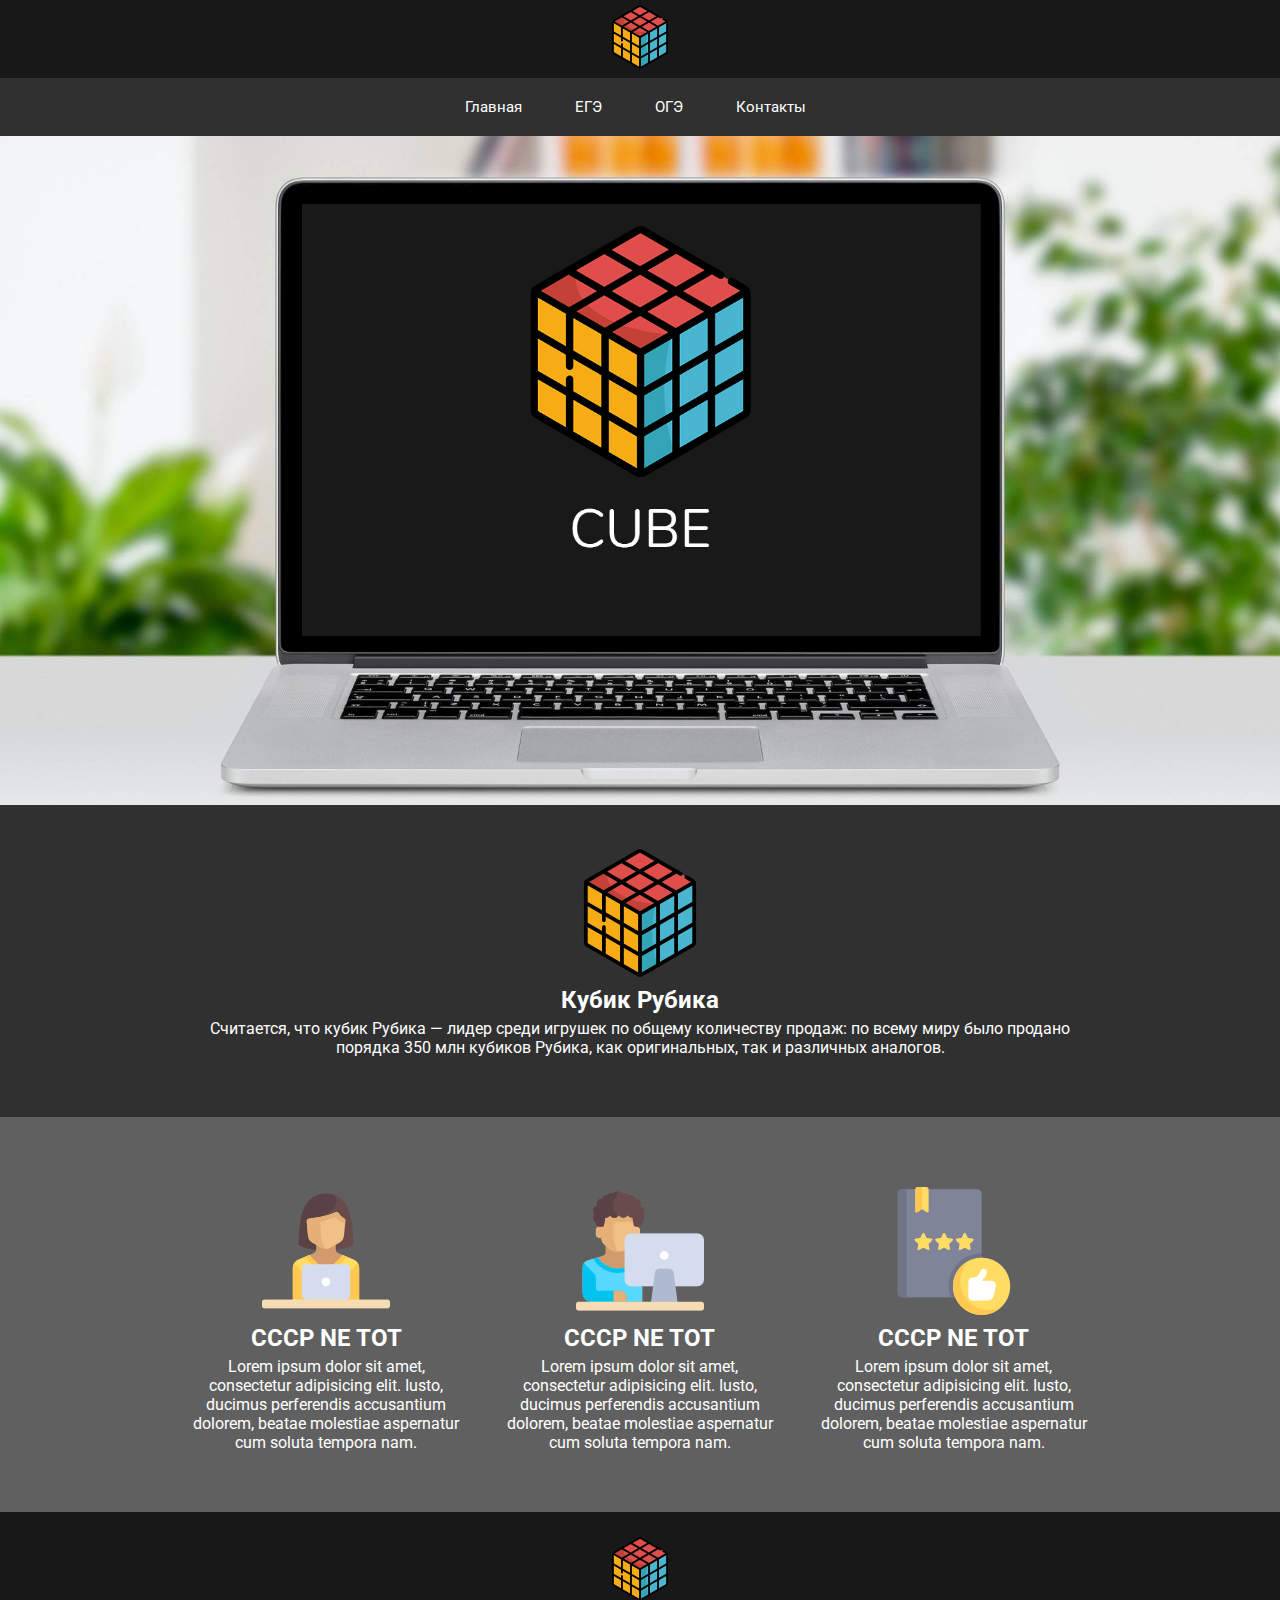
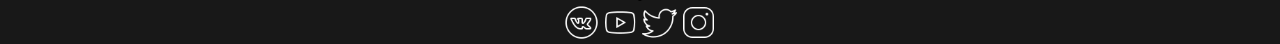
==== index.html @ 8f92897d "v0.6" ====
<!DOCTYPE html>
<html lang="en">
<head>
  <meta charset="UTF-8">
  <link rel="shortcut icon" href="img/rubikicon.png" type="image/png">
  <link rel="stylesheet" href="css/style.css">
  <link href="https://fonts.googleapis.com/css?family=Roboto:400,500,700&amp;subset=cyrillic" rel="stylesheet">
  <title>SITEGROUND</title>
</head>
<body>
  <header>
    <div class="logo">
      <a href="index.html"><img src="img/rubikm.png" alt="logo" class="menulogo"></a>
    </div>
    <nav>
      <div class="navmenu" id="mynavmenu">
        <a href="index.html">Главная</a>
        <a href="ege.html">ЕГЭ</a>
        <a href="oge.html">ОГЭ</a>
        <a href="contacts.html">Контакты</a>
        <a id="menu" href="#" class="icon"><img src="img/menu.png" alt=""></a>
      </div>
    </nav>
  </header>
  <main>
    <img src="img/backgroundimg.jpg" alt="IMAGE" class="mw-100">
    <div class="advnc_container1">
       <div class="advnc1">
         <div class="advnc_item1">
           <img src="img/rubik.png" alt="">
           <h2>Кубик Рубика</h2>
           <p>Считается, что кубик Рубика — лидер среди игрушек по общему количеству продаж: по всему миру было продано порядка 350 млн кубиков Рубика, как оригинальных, так и различных аналогов.</p>
         </div>
       </div>
    </div>
    <div class="advnc_container">
       <div class="advnc">
         <div class="advnc_item">
           <img src="img/student.png" alt="">
           <h2>CCCP NE TOT</h2>
           <p>Lorem ipsum dolor sit amet, consectetur adipisicing elit. Iusto, ducimus perferendis accusantium dolorem,
             beatae molestiae aspernatur cum soluta tempora nam.</p>
         </div>
         <div class="advnc_item">
           <img src="img/studentpc.png" alt="">
           <h2>CCCP NE TOT</h2>
           <p>Lorem ipsum dolor sit amet, consectetur adipisicing elit. Iusto, ducimus perferendis accusantium dolorem,
             beatae molestiae aspernatur cum soluta tempora nam.</p>
         </div>
         <div class="advnc_item">
           <img src="img/book.png" alt="">
           <h2>CCCP NE TOT</h2>
           <p>Lorem ipsum dolor sit amet, consectetur adipisicing elit. Iusto, ducimus perferendis accusantium dolorem,
             beatae molestiae aspernatur cum soluta tempora nam.</p>
         </div>
       </div>
    </div>
  </main>
  <footer>
    <div class="footerlogo">
      <a href="#"><img src="img/rubikm.png" alt=""></a>
    </div>
    <div class="social">
      <a href=""><img src="img/vk.png" alt=""></a>
      <a href=""><img src="img/yt.png" alt=""></a>
      <a href=""><img src="img/twitter.png" alt=""></a>
      <a href=""><img src="img/insta.png" alt=""></a>
    </div>
  </footer>
  <script src="js/script.js"></script>
</body>
</html>
---- css/style.css ----
*{
  padding: 0;
  margin: 0;
}
a{
  text-decoration: none;
}
li{
  text-decoration: none;
  list-style: none;
}
body{
  font-family: 'Roboto', sans-serif;
  color: white;
  background-color: #303030;
}
.logo{
  background: #181818;
  width: 100%;
  display: flex;
  justify-content: center;
}
.menulogo{
  padding: 5px 0px;
  max-width: 100%;
  box-sizing: border-box;
}
nav{
  margin: auto;
  width: 400px;
  height: 38px;
}
.navmenu{
  border-color: white;
  font-size: 14px;
  margin-top: 20px;
}
.navmenu a{
  color: white;
  text-align: center;
  padding: 14px 25px;
  font-size: 15px;
}
.navmenu a:hover{
  border-top: 2px solid #fff;
  border-bottom: 2px solid #fff;
}
.navmenu .icon{
  display: none;
}
.mw-100{
  max-width: 100%;
}
.advnc_container{
  padding-bottom: 60px;
  display: flex;
  justify-content: center;
  background-color: #606060;
}
.advnc{
  padding-top: 40px;
  width: 70%;
  display: flex;
  justify-content: space-between;
  text-align: center;
  flex-wrap: wrap;
}
.advnc_item{
  padding-top: 30px;
  width: 30%;
}
.advnc_container1{
  display: flex;
  justify-content: center;
  margin-bottom: 60px;
}
.advnc1{
  padding-top: 40px;
  width: 70%;
  display: flex;
  justify-content: space-between;
  text-align: center;
  flex-wrap: wrap;
  flex-direction: column;
}
.advnc_item1{
  width: 100%;
}
h2{
  margin: 5px 0px;
}
footer{
  width: 100%;
  height: auto;
  background: #181818;
  margin: 0 auto;
  text-align: center;
  padding-top: 25px;
}
.social a img{
  width: 35px;
  height: 35px;
}
@media screen and (max-width: 768px) {
.navmenu a:not(:first-child){
  display: none;
  }
  .navmenu a:hover{
    border-bottom: none;
    border-top: none;
    background: #838487;
  }
  .navmenu a.icon{
    float: right;
     margin-top: -15px;
    display: block;
    color: black;
  }
  nav{
    width: 100%;
    height: 100px;
  }
  .navmenu.responsive{
    position: relative;
  }
  .navmenu.responsive a.icon{
    position: absolute;
    right: 0;
    top: 0;
  }
  .navmenu.responsive a {
    float: none;
    display: block;
    text-align: left;
  }
  .mw-100{
    margin-top: 80px;
  }
  .advnc_item{
    width: 45%;
  }
}
@media screen and (max-width: 420px) {
  .advnc{
    flex-direction: column;
  }
  .advnc_item{
    width: 100%;
  }
}
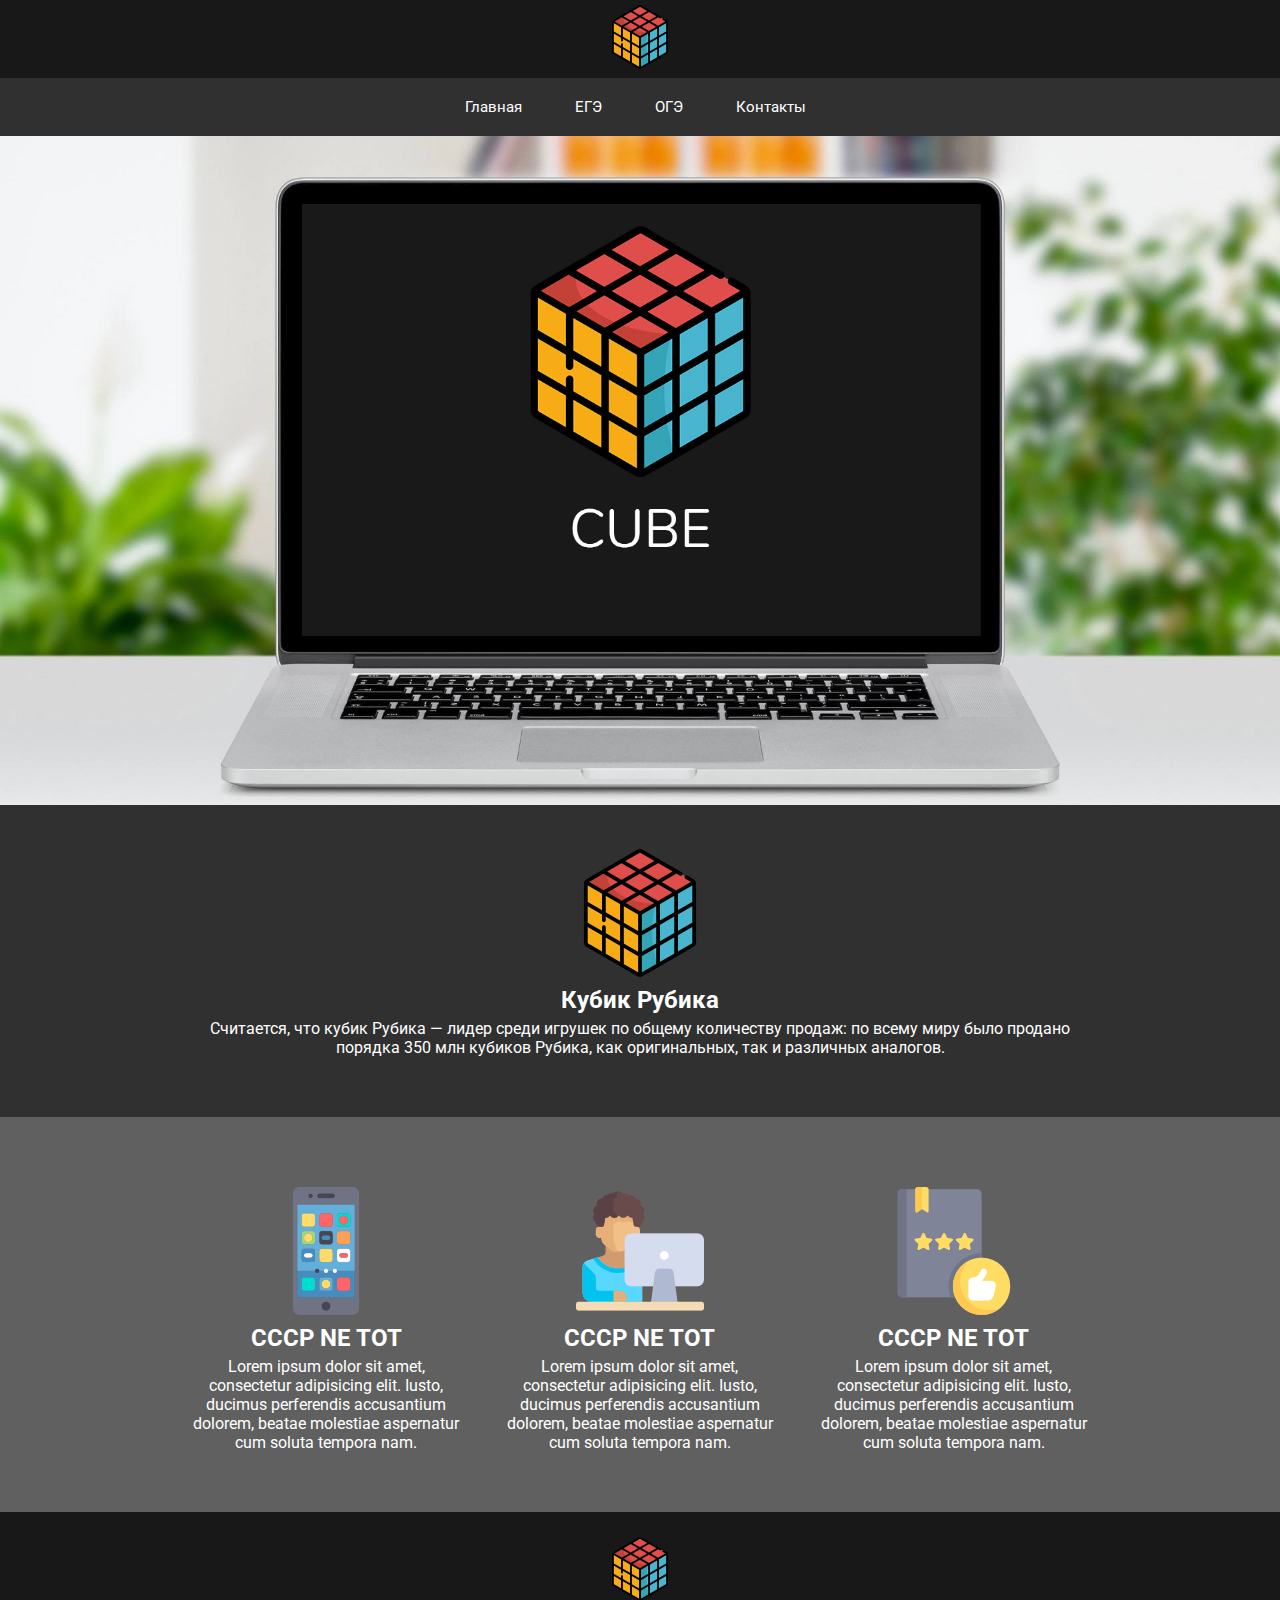
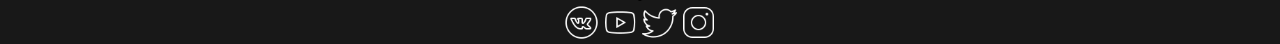
==== commit 2aa6736a: "v0.8" ====
--- a/index.html
+++ b/index.html
@@ -36,7 +36,7 @@
     <div class="advnc_container">
        <div class="advnc">
          <div class="advnc_item">
-           <img src="img/student.png" alt="">
+           <img src="img/smartphone.png" alt="">
            <h2>CCCP NE TOT</h2>
            <p>Lorem ipsum dolor sit amet, consectetur adipisicing elit. Iusto, ducimus perferendis accusantium dolorem,
              beatae molestiae aspernatur cum soluta tempora nam.</p>
--- a/css/style.css
+++ b/css/style.css
@@ -101,7 +101,7 @@
   width: 35px;
   height: 35px;
 }
-@media screen and (max-width: 768px) {
+@media screen and (max-device-width: 768px) {
 .navmenu a:not(:first-child){
   display: none;
   }
@@ -140,7 +140,7 @@
     width: 45%;
   }
 }
-@media screen and (max-width: 420px) {
+@media screen and (max-device-width: 420px) {
   .advnc{
     flex-direction: column;
   }
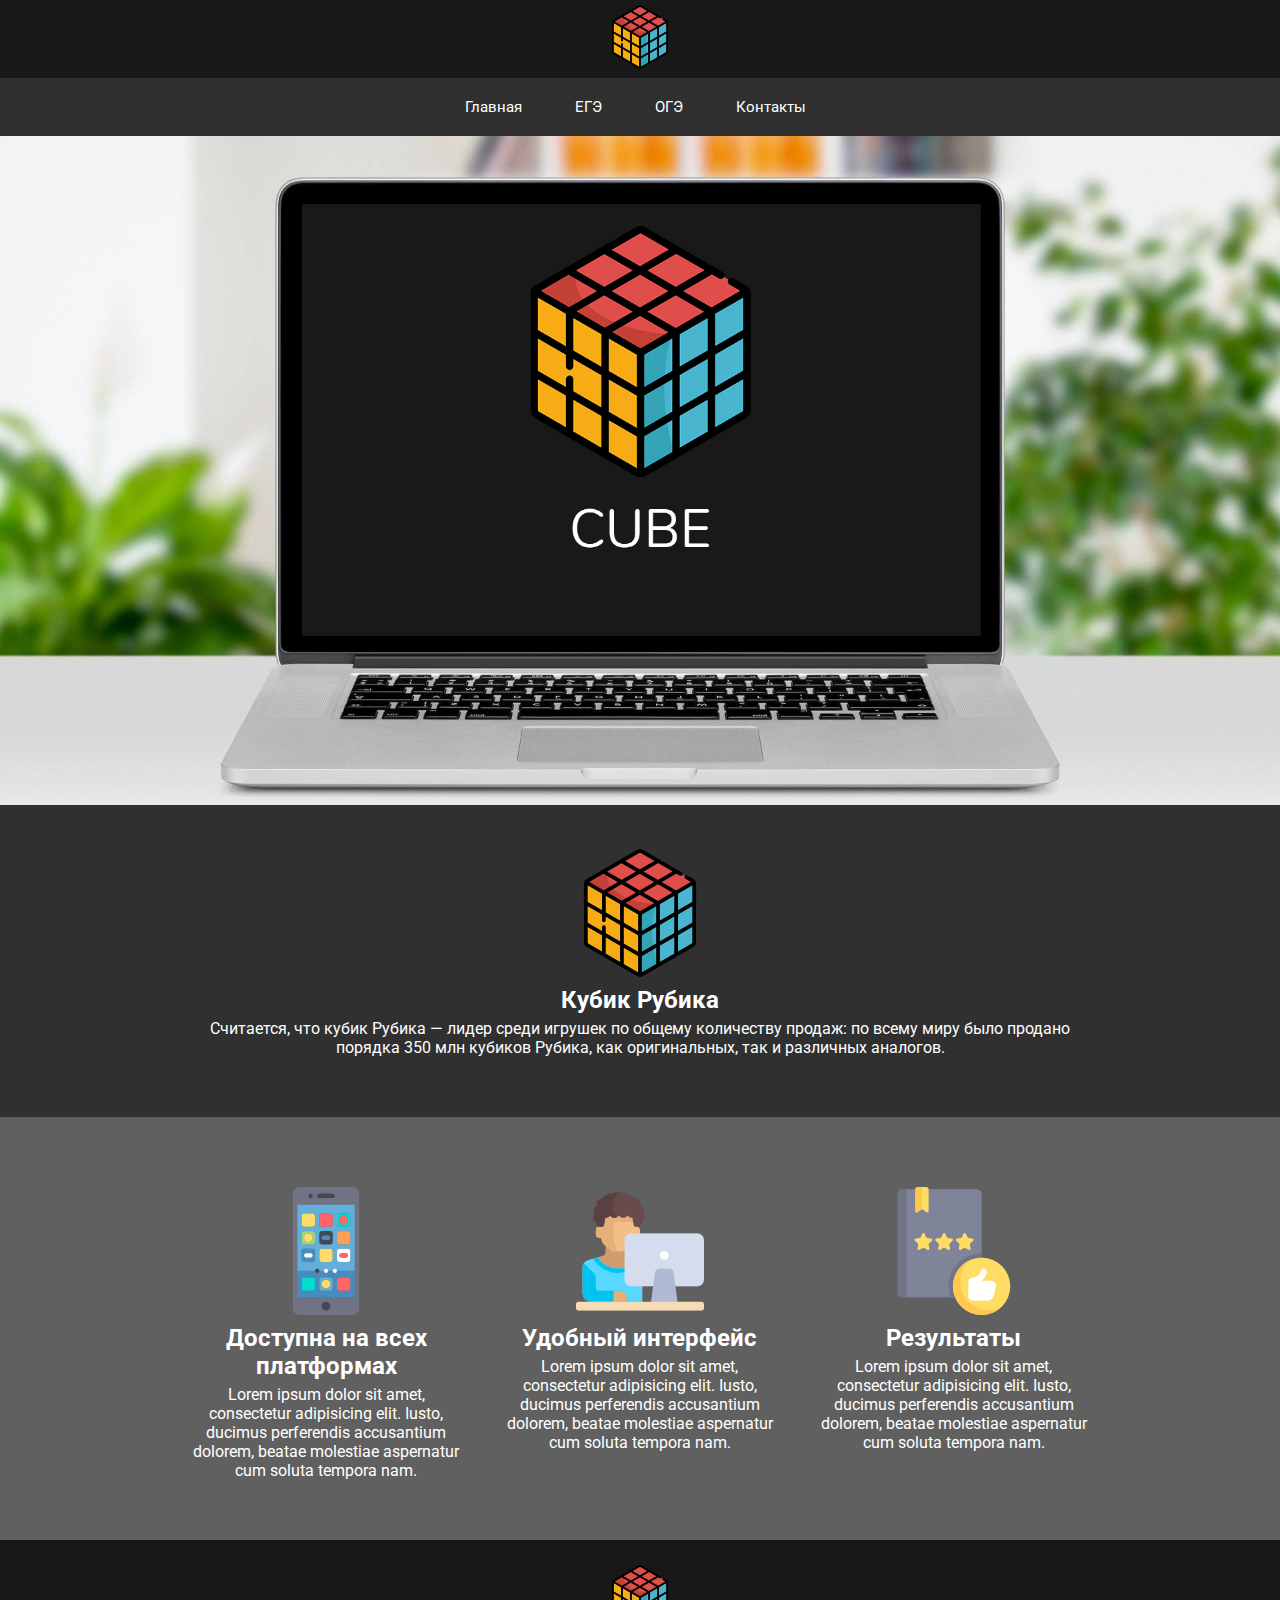
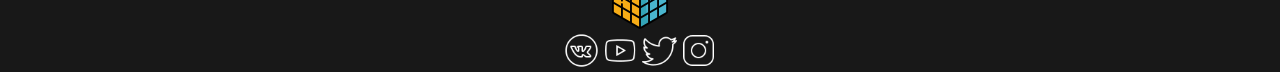
==== commit 7e71deec: "v0.9" ====
--- a/index.html
+++ b/index.html
@@ -37,19 +37,19 @@
        <div class="advnc">
          <div class="advnc_item">
            <img src="img/smartphone.png" alt="">
-           <h2>CCCP NE TOT</h2>
+           <h2>Доступна на всех платформах</h2>
            <p>Lorem ipsum dolor sit amet, consectetur adipisicing elit. Iusto, ducimus perferendis accusantium dolorem,
              beatae molestiae aspernatur cum soluta tempora nam.</p>
          </div>
          <div class="advnc_item">
            <img src="img/studentpc.png" alt="">
-           <h2>CCCP NE TOT</h2>
+           <h2>Удобный интерфейс</h2>
            <p>Lorem ipsum dolor sit amet, consectetur adipisicing elit. Iusto, ducimus perferendis accusantium dolorem,
              beatae molestiae aspernatur cum soluta tempora nam.</p>
          </div>
          <div class="advnc_item">
            <img src="img/book.png" alt="">
-           <h2>CCCP NE TOT</h2>
+           <h2>Результаты</h2>
            <p>Lorem ipsum dolor sit amet, consectetur adipisicing elit. Iusto, ducimus perferendis accusantium dolorem,
              beatae molestiae aspernatur cum soluta tempora nam.</p>
          </div>
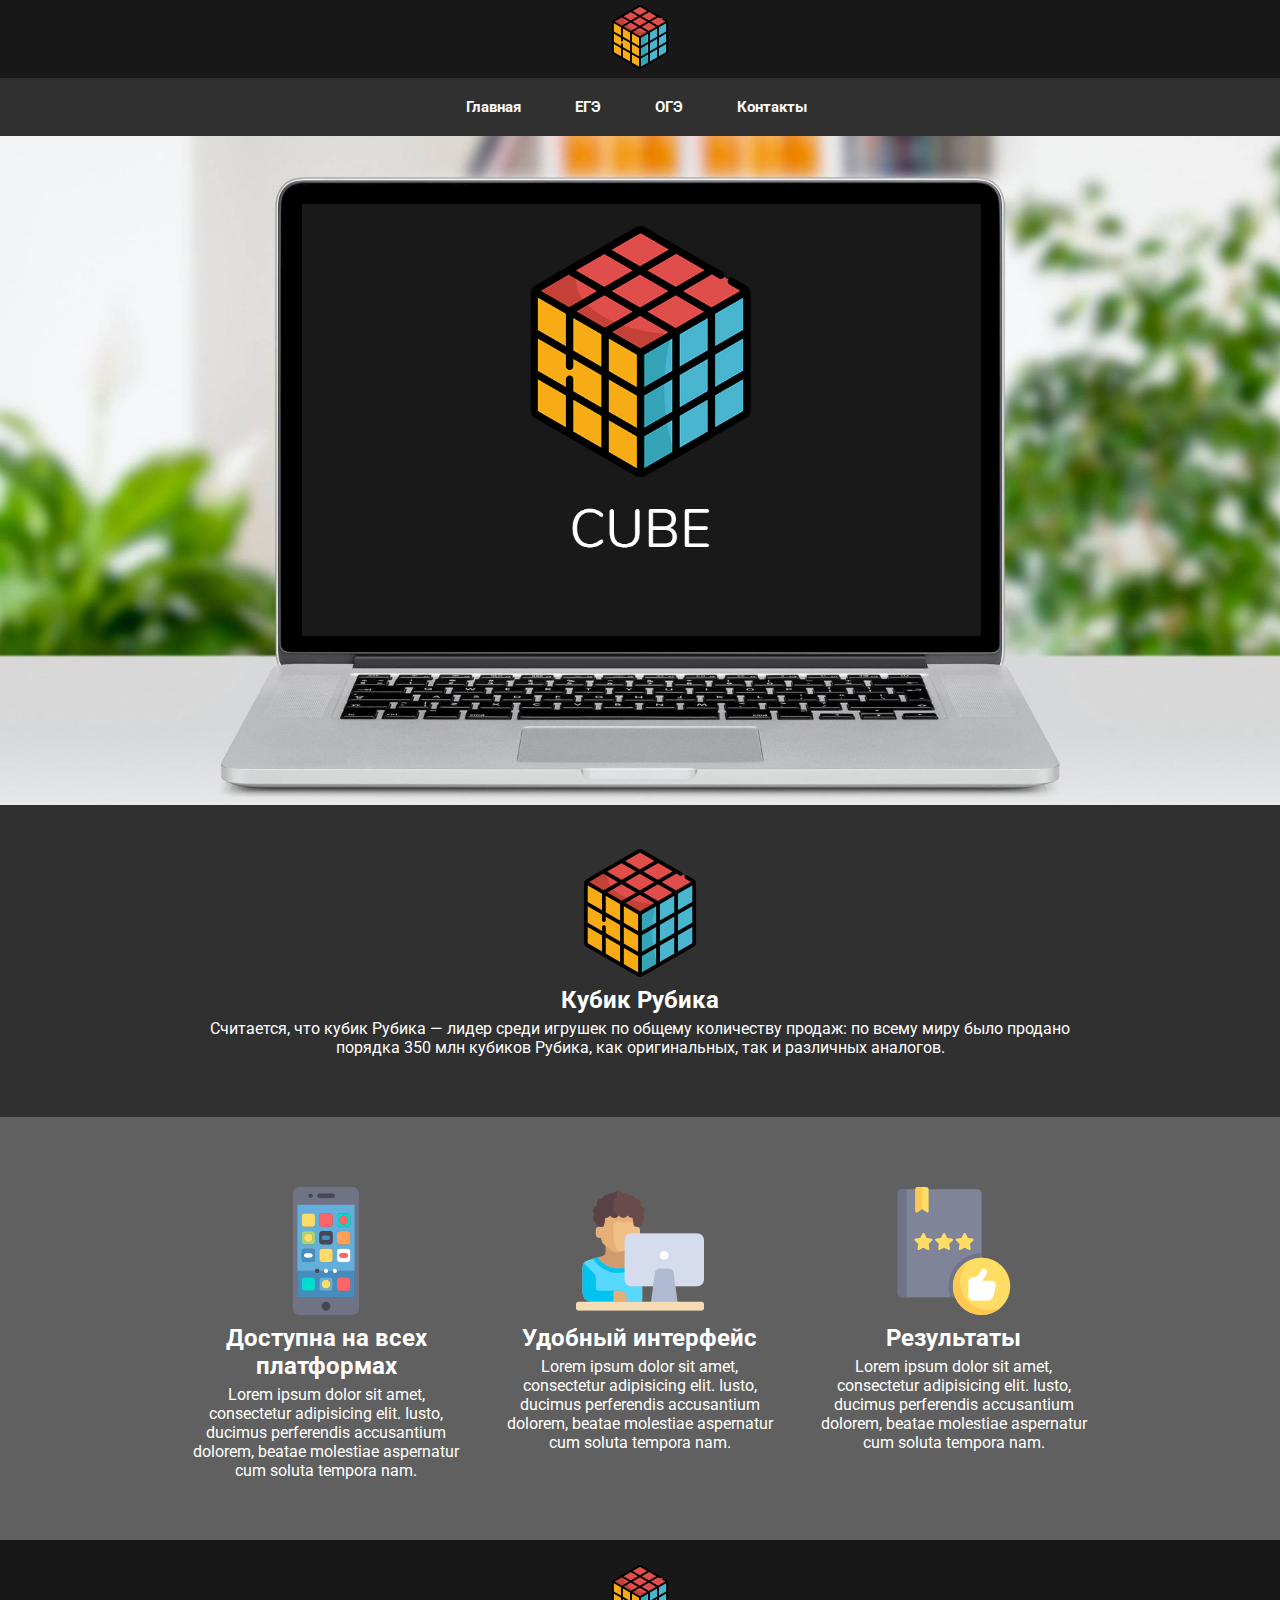
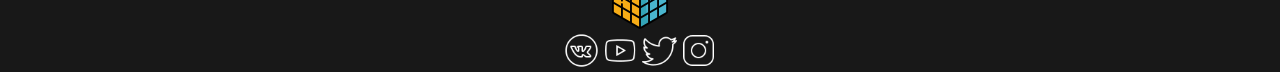
==== commit 373154f4: "global update" ====
--- a/index.html
+++ b/index.html
@@ -17,7 +17,7 @@
         <a href="index.html">Главная</a>
         <a href="ege.html">ЕГЭ</a>
         <a href="oge.html">ОГЭ</a>
-        <a href="contacts.html">Контакты</a>
+        <a href="contact.html">Контакты</a>
         <a id="menu" href="#" class="icon"><img src="img/menu.png" alt=""></a>
       </div>
     </nav>
--- a/css/style.css
+++ b/css/style.css
@@ -36,20 +36,30 @@
   margin-top: 20px;
 }
 .navmenu a{
-  color: white;
-  text-align: center;
-  padding: 14px 25px;
+  font-weight: bolder;
+  color: #f7f7f7;
+  text-align: center;
+  padding: 20px 25.5px;
   font-size: 15px;
+  -webkit-transition: all 0.6s ease;;
+  -moz-transition: all 0.6s ease;;
+  -o-transition: all 0.6s ease;;
+  transition: all 0.6s ease;
 }
 .navmenu a:hover{
-  border-top: 2px solid #fff;
-  border-bottom: 2px solid #fff;
+  color: #181818;
+  background-color:#f7f7f7;
 }
 .navmenu .icon{
   display: none;
 }
 .mw-100{
   max-width: 100%;
+}
+.mw-50{
+  padding: 5px 0px;
+  max-width: 100%;
+  box-sizing: border-box;
 }
 .advnc_container{
   padding-bottom: 60px;
@@ -101,6 +111,54 @@
   width: 35px;
   height: 35px;
 }
+.tab-item a{
+  color: #f7f7f7;
+  text-align: center;
+  height: 100px;
+  width: 205px;
+}
+.tab-item{
+  text-align: center;
+  height: 100px;
+  width: 205px;
+  background-color: #3d3d3d;
+  line-height: 100px;
+  -webkit-transition: all 0.6s ease;;
+  -moz-transition: all 0.6s ease;;
+  -o-transition: all 0.6s ease;;
+  transition: all 0.6s ease;
+}
+.tab{
+
+  width: 850px;
+  margin: auto;
+  display: flex;
+  flex-wrap: wrap;
+}
+.tab-item:hover{
+  box-shadow: inset 0 0 0 60px #f7f7f7;
+}
+.tab-item:hover a{
+  color: #3d3d3d;
+}
+.work{
+   background-color: #3d3d3d;
+}
+.textinfo{
+  text-align: center;
+  padding: 15px 0px;
+}
+.textmaininfo{
+  text-align: center;
+  font-size: 30px;
+  font-weight: bold;
+  margin: 5px 0px;
+}
+.textinfomid{
+  width: 950px;
+  margin: auto;
+  margin-bottom: 15px;
+}
 @media screen and (max-device-width: 768px) {
 .navmenu a:not(:first-child){
   display: none;
@@ -139,6 +197,22 @@
   .advnc_item{
     width: 45%;
   }
+  .tab{
+    width: 100%;
+    margin: auto;
+    display: flex;
+    flex-wrap: wrap;
+  }
+  .tab-item{
+    text-align: center;
+    height: 300px;
+    width: 410px;
+    background-color: black;
+    line-height: 300px;
+  }
+  .tab-item a{
+    font-size: 30px;
+  }
 }
 @media screen and (max-device-width: 420px) {
   .advnc{
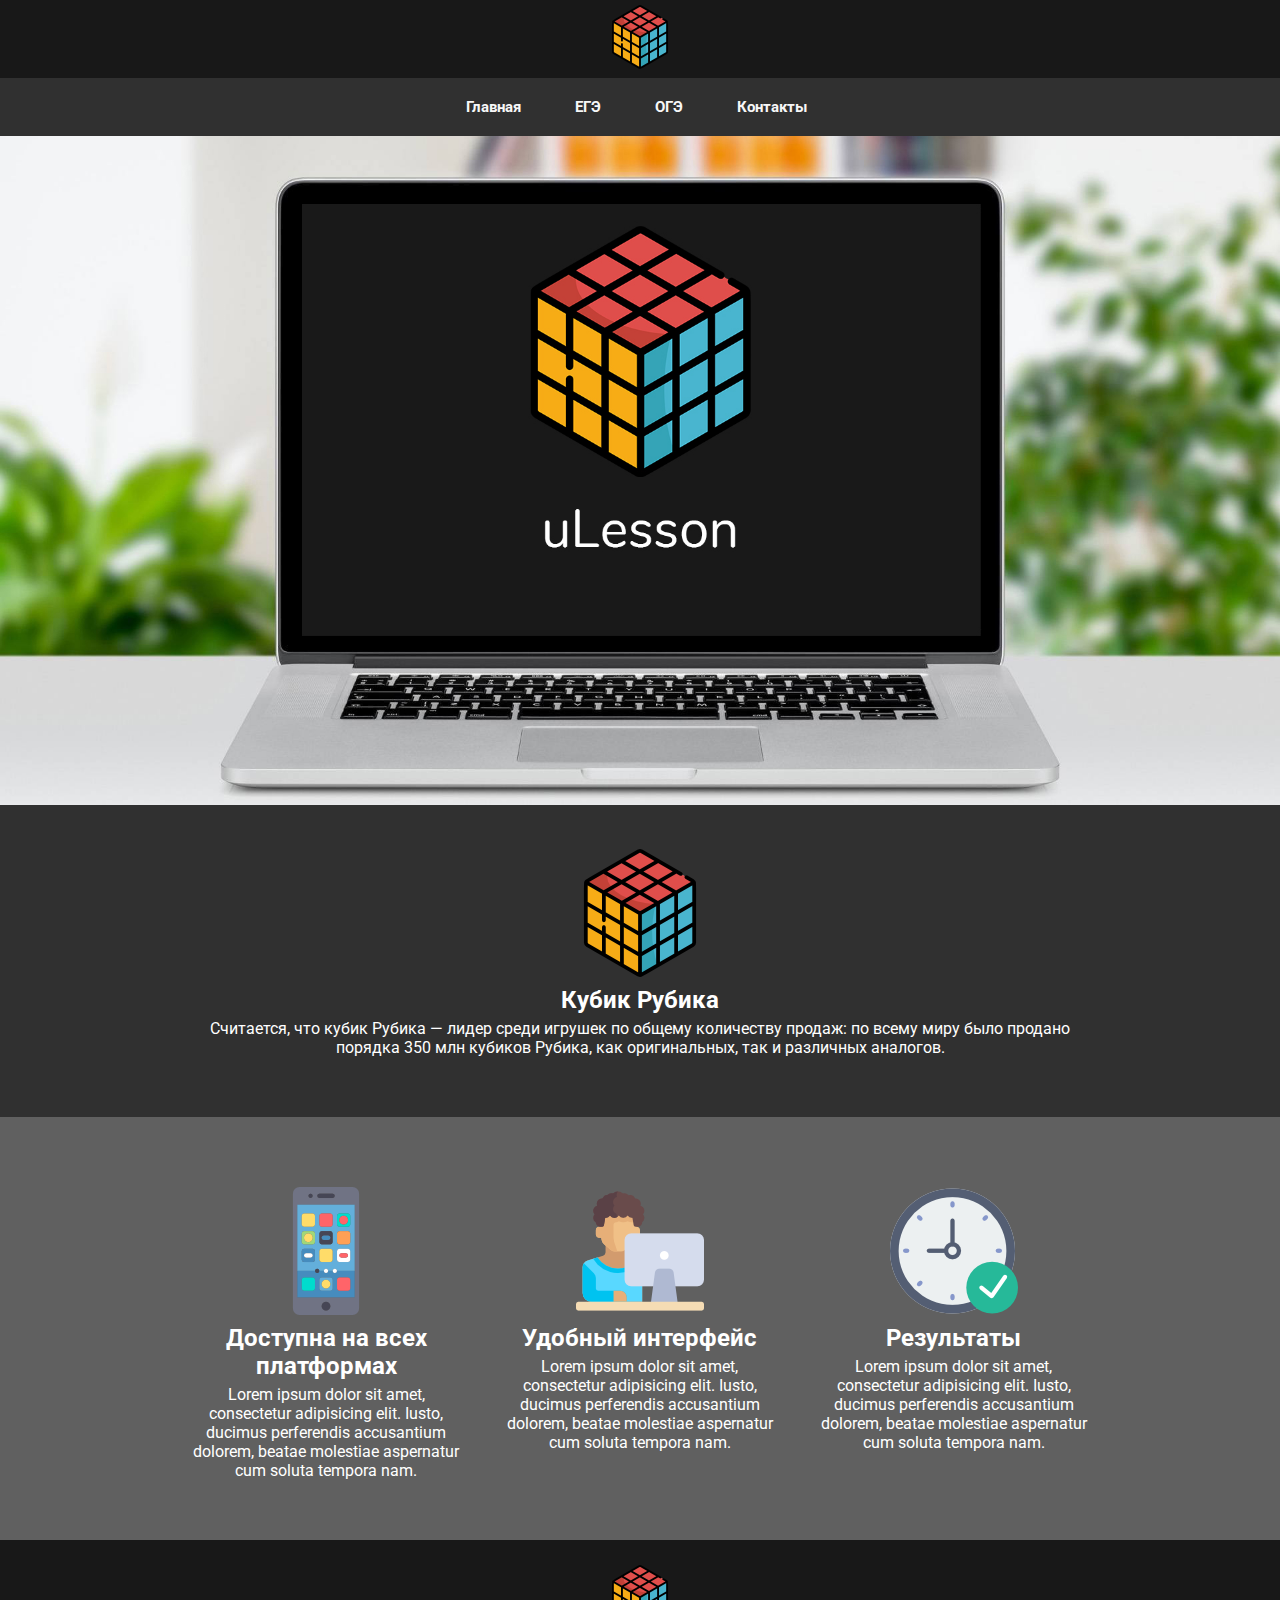
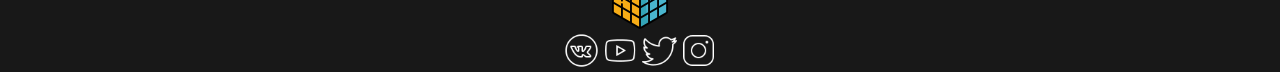
==== commit 426e104a: "123" ====
--- a/index.html
+++ b/index.html
@@ -48,7 +48,7 @@
              beatae molestiae aspernatur cum soluta tempora nam.</p>
          </div>
          <div class="advnc_item">
-           <img src="img/book.png" alt="">
+           <img src="img/stopwatch.png" alt="">
            <h2>Результаты</h2>
            <p>Lorem ipsum dolor sit amet, consectetur adipisicing elit. Iusto, ducimus perferendis accusantium dolorem,
              beatae molestiae aspernatur cum soluta tempora nam.</p>
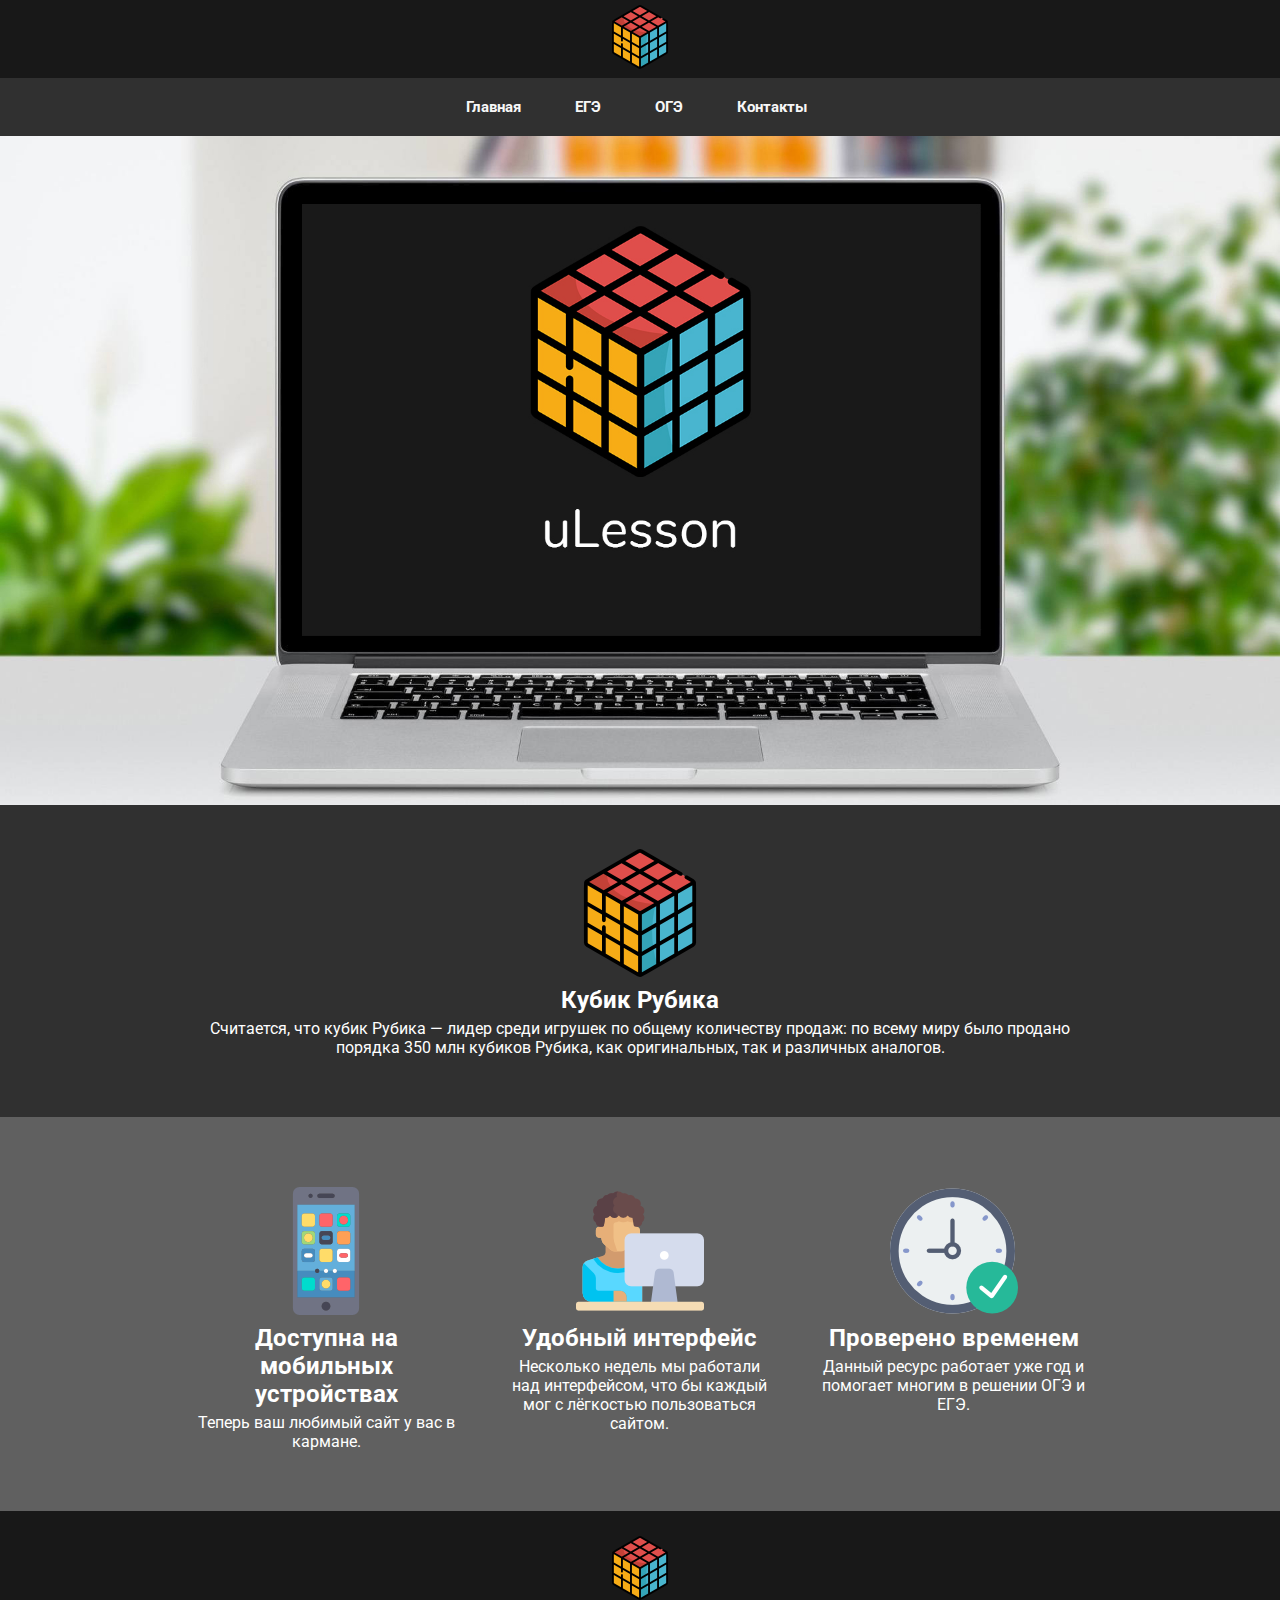
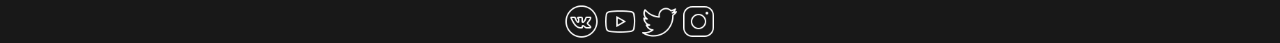
==== commit d6d7d049: "135" ====
--- a/index.html
+++ b/index.html
@@ -5,7 +5,7 @@
   <link rel="shortcut icon" href="img/rubikicon.png" type="image/png">
   <link rel="stylesheet" href="css/style.css">
   <link href="https://fonts.googleapis.com/css?family=Roboto:400,500,700&amp;subset=cyrillic" rel="stylesheet">
-  <title>SITEGROUND</title>
+  <title>uLesson</title>
 </head>
 <body>
   <header>
@@ -37,21 +37,18 @@
        <div class="advnc">
          <div class="advnc_item">
            <img src="img/smartphone.png" alt="">
-           <h2>Доступна на всех платформах</h2>
-           <p>Lorem ipsum dolor sit amet, consectetur adipisicing elit. Iusto, ducimus perferendis accusantium dolorem,
-             beatae molestiae aspernatur cum soluta tempora nam.</p>
+           <h2>Доступна на мобильных устройствах</h2>
+           <p>Теперь ваш любимый сайт у вас в кармане.</p>
          </div>
          <div class="advnc_item">
            <img src="img/studentpc.png" alt="">
            <h2>Удобный интерфейс</h2>
-           <p>Lorem ipsum dolor sit amet, consectetur adipisicing elit. Iusto, ducimus perferendis accusantium dolorem,
-             beatae molestiae aspernatur cum soluta tempora nam.</p>
+           <p>Несколько недель мы работали над интерфейсом, что бы каждый мог с лёгкостью пользоваться сайтом.</p>
          </div>
          <div class="advnc_item">
            <img src="img/stopwatch.png" alt="">
-           <h2>Результаты</h2>
-           <p>Lorem ipsum dolor sit amet, consectetur adipisicing elit. Iusto, ducimus perferendis accusantium dolorem,
-             beatae molestiae aspernatur cum soluta tempora nam.</p>
+           <h2>Проверено временем</h2>
+           <p>Данный ресурс работает уже год и помогает многим в решении ОГЭ и ЕГЭ.</p>
          </div>
        </div>
     </div>
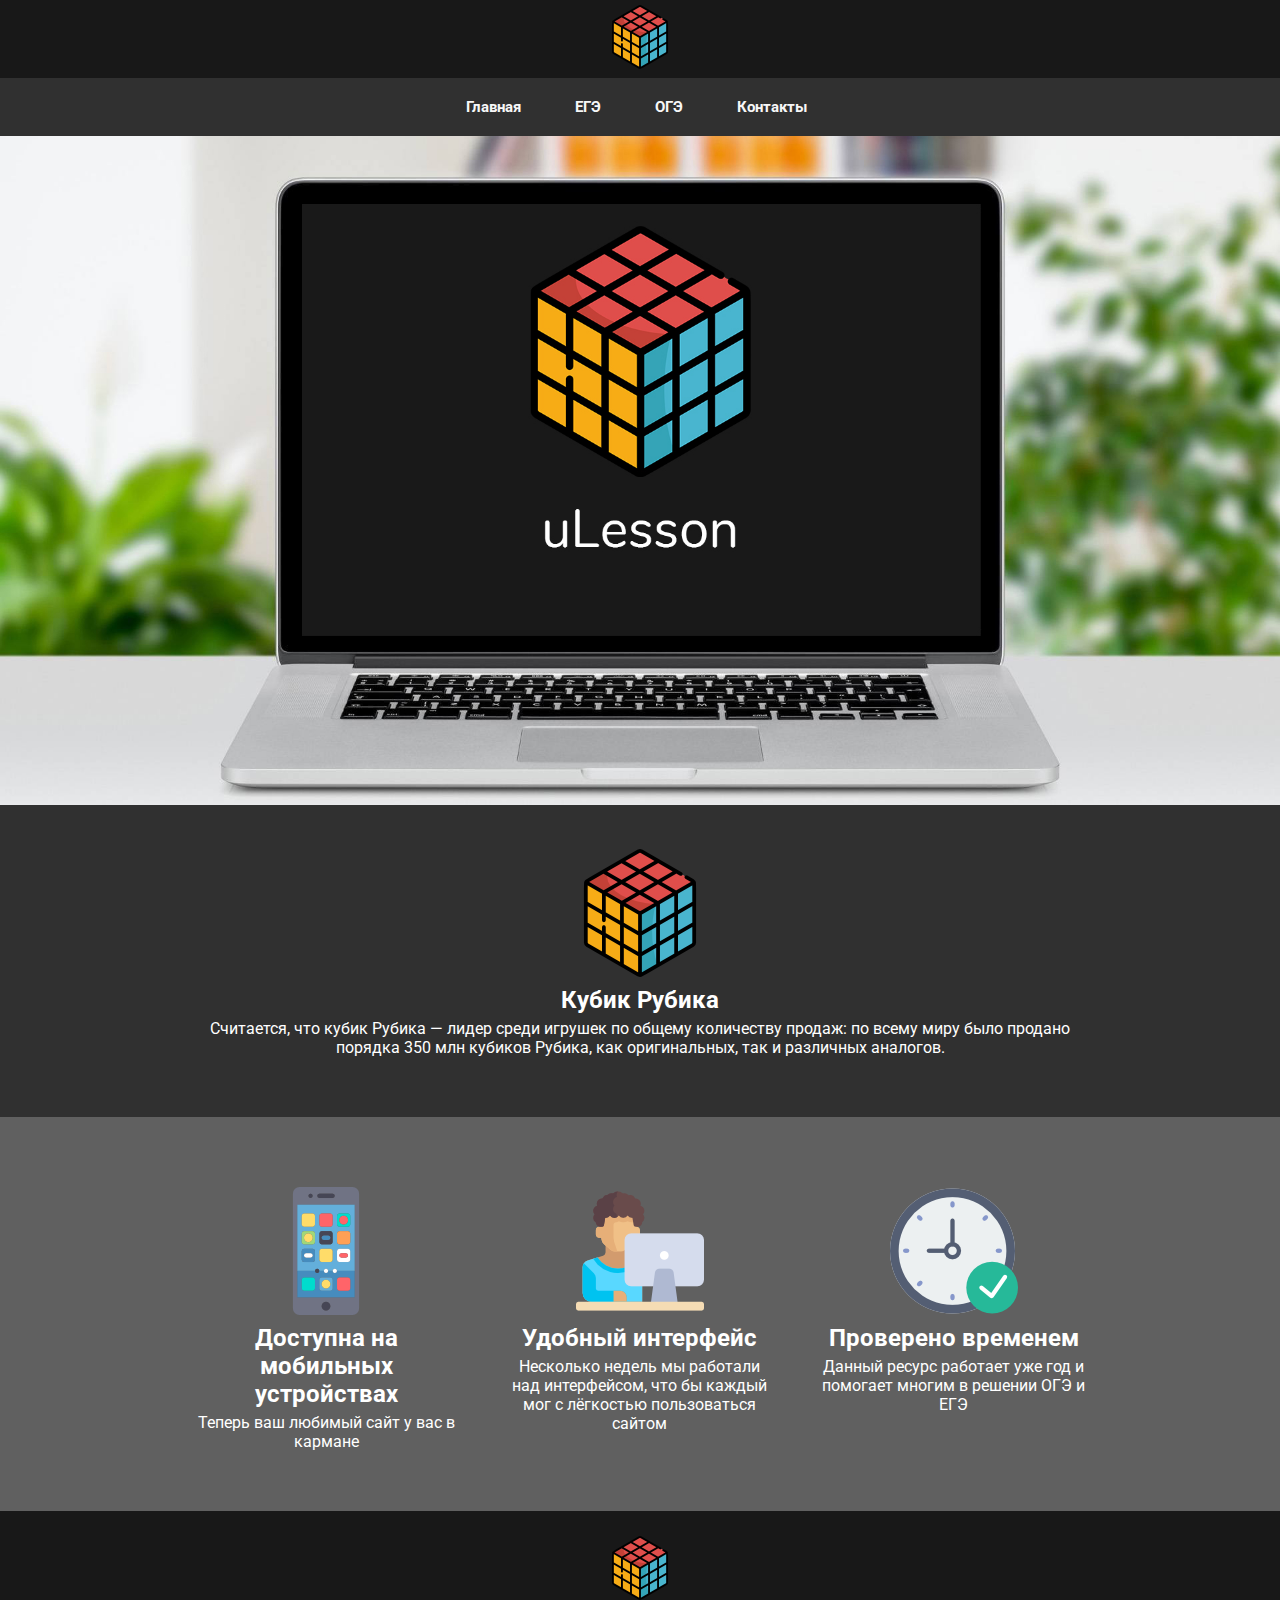
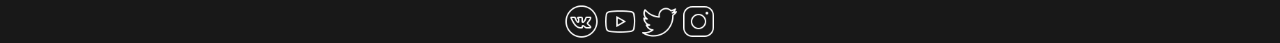
==== commit 099fa36b: "163" ====
--- a/index.html
+++ b/index.html
@@ -38,17 +38,17 @@
          <div class="advnc_item">
            <img src="img/smartphone.png" alt="">
            <h2>Доступна на мобильных устройствах</h2>
-           <p>Теперь ваш любимый сайт у вас в кармане.</p>
+           <p>Теперь ваш любимый сайт у вас в кармане</p>
          </div>
          <div class="advnc_item">
            <img src="img/studentpc.png" alt="">
            <h2>Удобный интерфейс</h2>
-           <p>Несколько недель мы работали над интерфейсом, что бы каждый мог с лёгкостью пользоваться сайтом.</p>
+           <p>Несколько недель мы работали над интерфейсом, что бы каждый мог с лёгкостью пользоваться сайтом</p>
          </div>
          <div class="advnc_item">
            <img src="img/stopwatch.png" alt="">
            <h2>Проверено временем</h2>
-           <p>Данный ресурс работает уже год и помогает многим в решении ОГЭ и ЕГЭ.</p>
+           <p>Данный ресурс работает уже год и помогает многим в решении ОГЭ и ЕГЭ</p>
          </div>
        </div>
     </div>
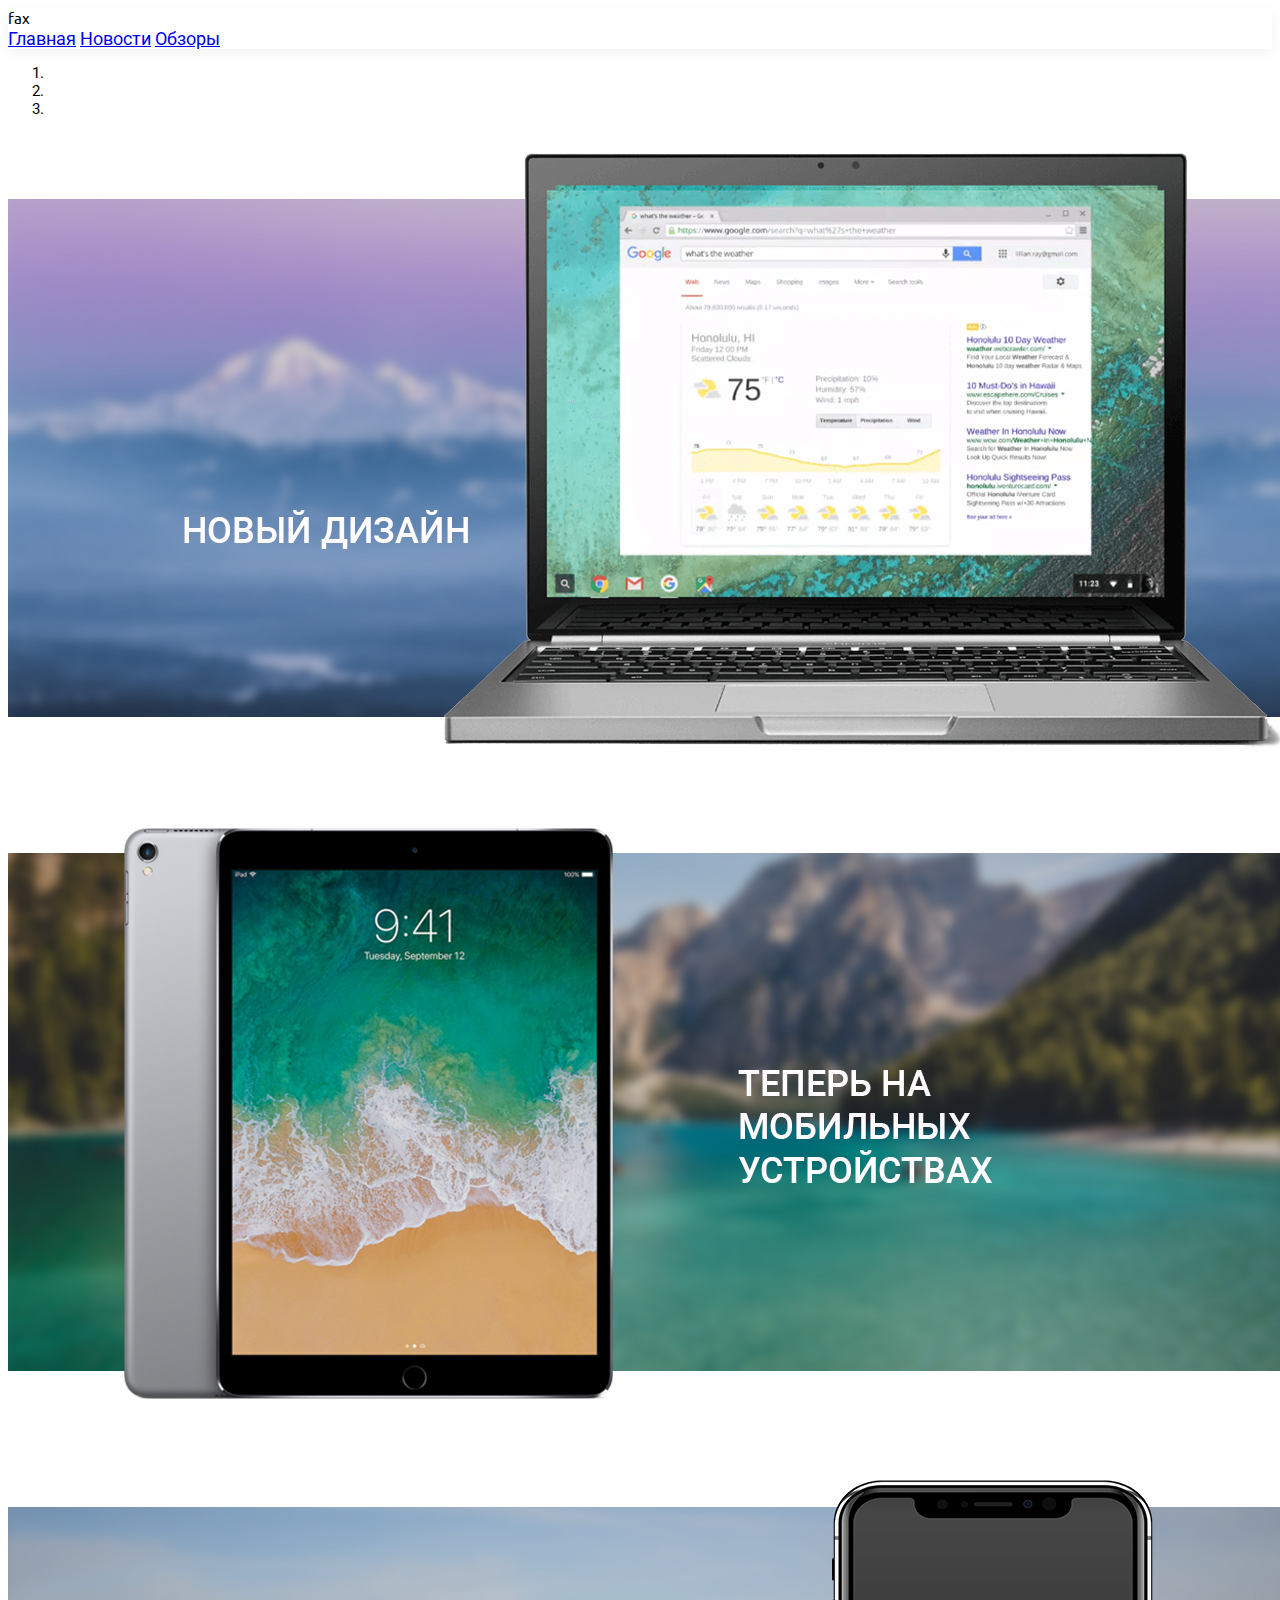
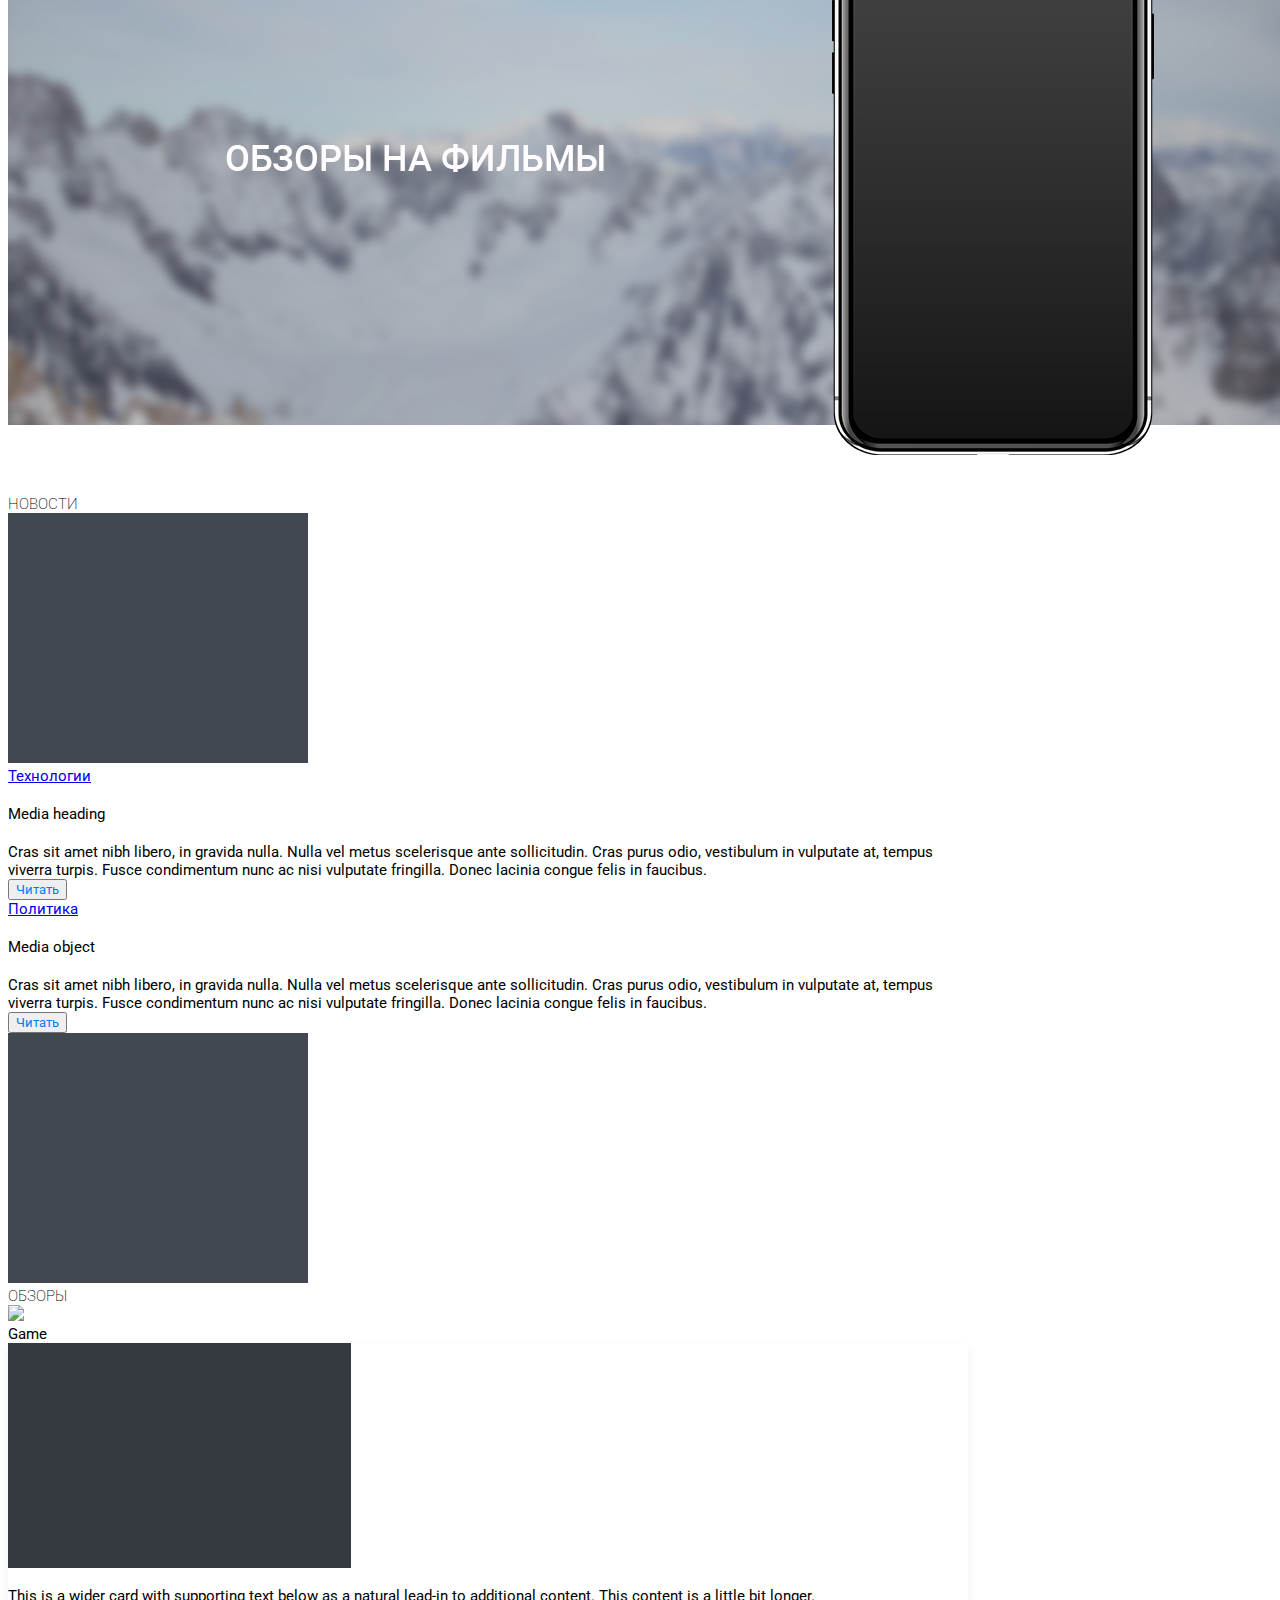
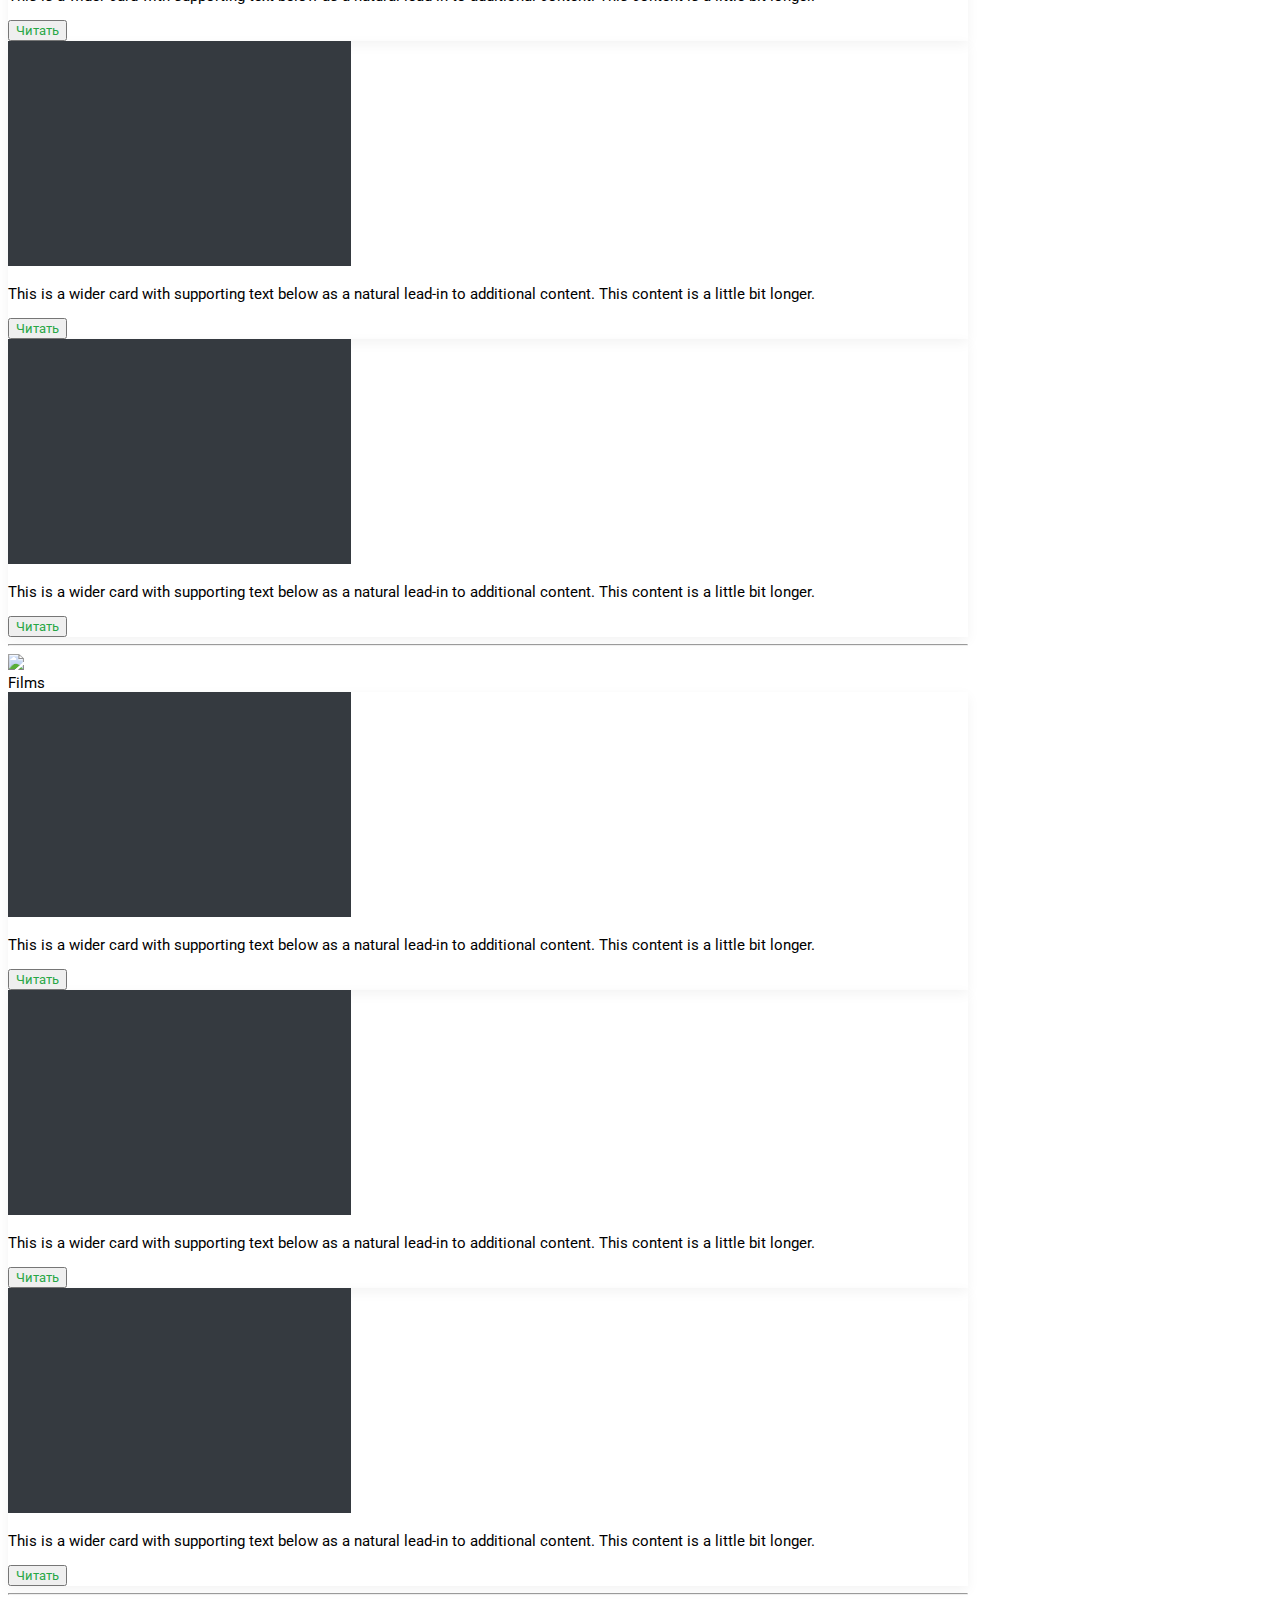
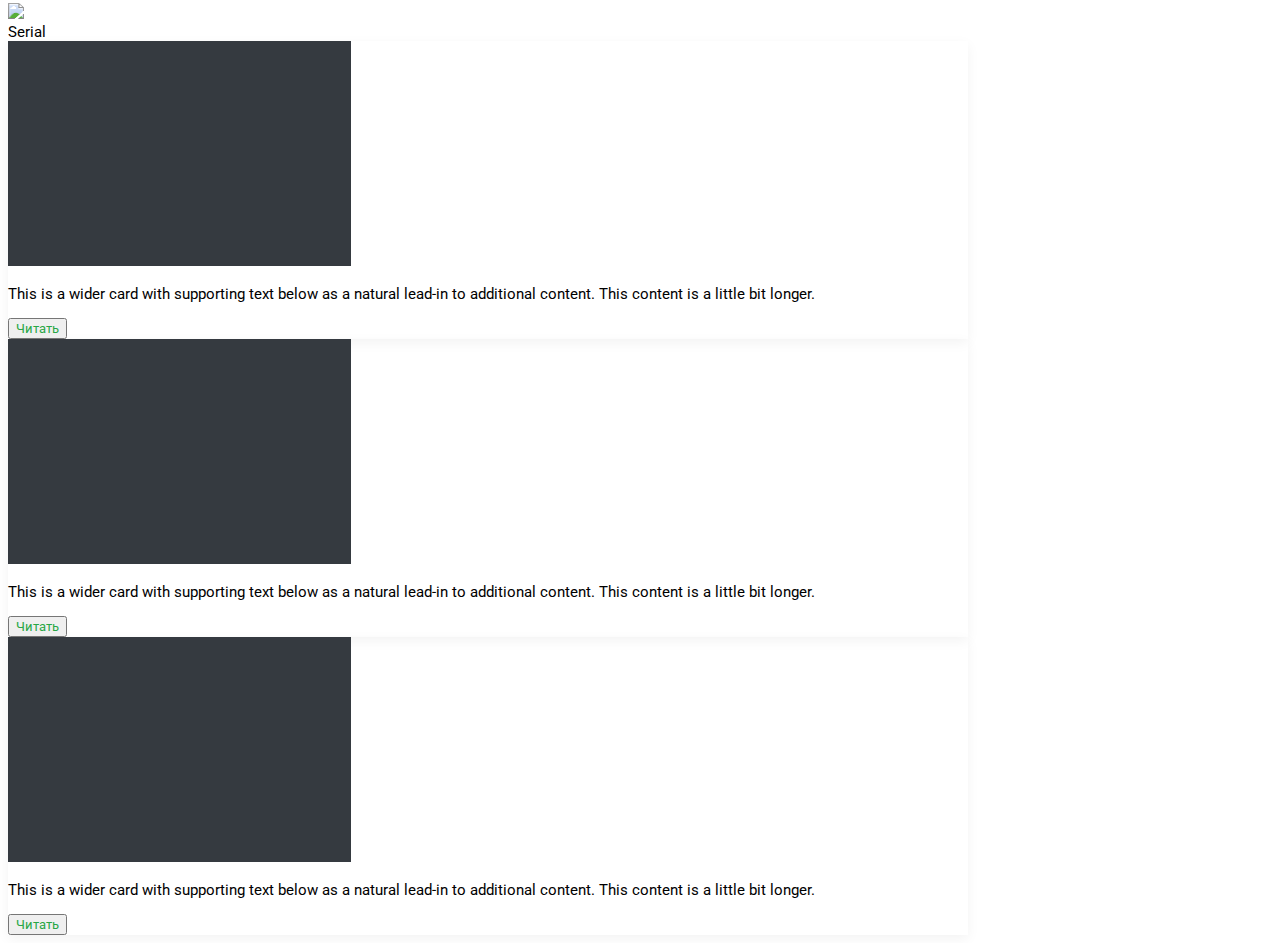
==== commit 78f77121: "123" ====
--- a/index.html
+++ b/index.html
@@ -1,69 +1,225 @@
-<!DOCTYPE html>
-<html lang="en">
+<!doctype html>
+<html>
 <head>
-  <meta charset="UTF-8">
-  <link rel="shortcut icon" href="img/rubikicon.png" type="image/png">
-  <link rel="stylesheet" href="css/style.css">
-  <link href="https://fonts.googleapis.com/css?family=Roboto:400,500,700&amp;subset=cyrillic" rel="stylesheet">
-  <title>uLesson</title>
+    <meta charset="utf-8">
+    <meta name="viewport" content="width=device-width, initial-scale=1, shrink-to-fit=no">
+    <link rel="icon" href="../../../../favicon.ico">
+    <title>FAX</title>
+        <link rel="stylesheet" href="https://stackpath.bootstrapcdn.com/bootstrap/4.1.1/css/bootstrap.min.css" integrity="sha384-WskhaSGFgHYWDcbwN70/dfYBj47jz9qbsMId/iRN3ewGhXQFZCSftd1LZCfmhktB" crossorigin="anonymous">
+        <link href="https://fonts.googleapis.com/css?family=Roboto:300,400,500,700" rel="stylesheet">
+        <link href="https://fonts.googleapis.com/css?family=Ubuntu:700" rel="stylesheet">
+    <link href="style.css" rel="stylesheet">
 </head>
 <body>
-  <header>
-    <div class="logo">
-      <a href="index.html"><img src="img/rubikm.png" alt="logo" class="menulogo"></a>
+<!-- HEAD -->
+<div class="d-flex flex-column flex-md-row align-items-center  px-md-5  bg-dark  box-shadow margin-btn shadow-none ">
+    <a class="my-0 mr-md-auto text-white logo h1">fax</a>
+    <nav class="my-2 my-md-0 mr-md-3">
+        <a class="p-3 text-white nav-text" href="#">Главная</a>
+        <a class="p-3 text-white nav-text" href="news.html">Новости</a>
+        <a class="p-3 text-white nav-text" href="#">Обзоры</a>
+    </nav>
+</div>
+<!-- SLIDER -->
+<div id="carouselExampleIndicators" class="carousel slide" data-ride="carousel">
+    <ol class="carousel-indicators ">
+        <li data-target="#carouselExampleIndicators" data-slide-to="0" class="active bg-dark "></li>
+        <li data-target="#carouselExampleIndicators" data-slide-to="1" class="bg-dark"></li>
+        <li data-target="#carouselExampleIndicators" data-slide-to="2" class="bg-dark"></li>
+    </ol>
+    <div class="carousel-inner">
+        <div class="carousel-item active">
+            <img class="d-block w-100" src="1.jpg" alt="First slide">
+        </div>
+        <div class="carousel-item ">
+            <img class="d-block w-100" src="2.jpg" alt="Second slide">
+        </div>
+        <div class="carousel-item">
+            <img class="d-block w-100" src="3.jpg" alt="Third slide">
+        </div>
     </div>
-    <nav>
-      <div class="navmenu" id="mynavmenu">
-        <a href="index.html">Главная</a>
-        <a href="ege.html">ЕГЭ</a>
-        <a href="oge.html">ОГЭ</a>
-        <a href="contact.html">Контакты</a>
-        <a id="menu" href="#" class="icon"><img src="img/menu.png" alt=""></a>
-      </div>
-    </nav>
-  </header>
-  <main>
-    <img src="img/backgroundimg.jpg" alt="IMAGE" class="mw-100">
-    <div class="advnc_container1">
-       <div class="advnc1">
-         <div class="advnc_item1">
-           <img src="img/rubik.png" alt="">
-           <h2>Кубик Рубика</h2>
-           <p>Считается, что кубик Рубика — лидер среди игрушек по общему количеству продаж: по всему миру было продано порядка 350 млн кубиков Рубика, как оригинальных, так и различных аналогов.</p>
-         </div>
-       </div>
+</div>
+<!-- MAIN CONTENT -->
+<main role="main" class="container py-3">
+  <!-- NEWS -->
+<div class="display-3 text-center light-form pb-4">НОВОСТИ</div>
+<div class="jumbotron jumbotron-fluid shadow py-3">
+    <div class="media mx-3 ">
+        <img class="mr-4 rounded" src="100.jpg" alt="Generic placeholder image">
+        <div class="media-body">
+            <a href="#" class="badge badge-primary">Технологии</a>
+            <h4 class="mt-0">Media heading</h4>
+            Cras sit amet nibh libero, in gravida nulla. Nulla vel metus scelerisque ante sollicitudin. Cras purus odio, vestibulum in vulputate at, tempus viverra turpis. Fusce condimentum nunc ac nisi vulputate fringilla. Donec lacinia congue felis in faucibus.
+            <br><button type="button" class="btn btn-sm btn-outline-primary text-blue mt-2">Читать</button>
+        </div>
     </div>
-    <div class="advnc_container">
-       <div class="advnc">
-         <div class="advnc_item">
-           <img src="img/smartphone.png" alt="">
-           <h2>Доступна на мобильных устройствах</h2>
-           <p>Теперь ваш любимый сайт у вас в кармане</p>
-         </div>
-         <div class="advnc_item">
-           <img src="img/studentpc.png" alt="">
-           <h2>Удобный интерфейс</h2>
-           <p>Несколько недель мы работали над интерфейсом, что бы каждый мог с лёгкостью пользоваться сайтом</p>
-         </div>
-         <div class="advnc_item">
-           <img src="img/stopwatch.png" alt="">
-           <h2>Проверено временем</h2>
-           <p>Данный ресурс работает уже год и помогает многим в решении ОГЭ и ЕГЭ</p>
-         </div>
-       </div>
+</div>
+<div class="jumbotron jumbotron-fluid shadow py-3">
+    <div class="media mt-0  mx-3">
+        <div class="media-body ">
+            <a href="#" class="badge badge-primary">Политика</a>
+            <h4 class="mt-0 mb-2">Media object</h4>
+            Cras sit amet nibh libero, in gravida nulla. Nulla vel metus scelerisque ante sollicitudin. Cras purus odio, vestibulum in vulputate at, tempus viverra turpis. Fusce condimentum nunc ac nisi vulputate fringilla. Donec lacinia congue felis in faucibus.
+            <br><button type="button" class="btn btn-sm btn-outline-primary text-blue mt-2">Читать</button>
+        </div>
+        <img class="ml-4 rounded" src="100.jpg" alt="Generic placeholder image">
     </div>
-  </main>
-  <footer>
-    <div class="footerlogo">
-      <a href="#"><img src="img/rubikm.png" alt=""></a>
-    </div>
-    <div class="social">
-      <a href=""><img src="img/vk.png" alt=""></a>
-      <a href=""><img src="img/yt.png" alt=""></a>
-      <a href=""><img src="img/twitter.png" alt=""></a>
-      <a href=""><img src="img/insta.png" alt=""></a>
-    </div>
-  </footer>
-  <script src="js/script.js"></script>
+</div>
+<!-- OVERVIEW -->
+<div class="display-3 text-center light-form">ОБЗОРЫ</div>
+<div class="album py-4">
+    <div class="jumbotron jumbotron-fluid bg-black-50 py-3 shadow">
+        <div class="container">
+            <div class="text-center p-2">
+                <img  class="  " src="https://png.icons8.com/material/50/343A40/controller.png">
+                <div class="  h3 text-dark">Game</div>
+            </div>
+            <div class="row">
+                <div class="col-md-4">
+                  <div class="card mb-4 box-shadow shadow">
+                    <img class="card-img-top " src="img.jpg" alt="Card image cap">
+                    <div class="card-body">
+                      <p class="card-text text-dark">This is a wider card with supporting text below as a natural lead-in to additional content. This content is a little bit longer.</p>
+                      <div class="d-flex justify-content-between align-items-center">
+                        <div class="">
+                            <button type="button" class="btn btn-sm btn-outline-success text-green px-5">Читать</button>
+                            </div>
+                          </div>
+                        </div>
+                      </div>
+                    </div>
+                    <div class="col-md-4">
+                      <div class="card mb-4 box-shadow shadow">
+                        <img class="card-img-top" src="img.jpg" alt="Card image cap">
+                        <div class="card-body">
+                          <p class="card-text text-dark">This is a wider card with supporting text below as a natural lead-in to additional content. This content is a little bit longer.</p>
+                          <div class="d-flex justify-content-between align-items-center">
+                            <div class="">
+                                <button type="button" class="btn btn-sm btn-outline-success text-green px-5">Читать</button>
+                            </div>
+                          </div>
+                        </div>
+                      </div>
+                    </div>
+                    <div class="col-md-4">
+                      <div class="card mb-4 box-shadow shadow">
+                        <img class="card-img-top" src="img.jpg" alt="Card image cap">
+                        <div class="card-body">
+                          <p class="card-text text-dark">This is a wider card with supporting text below as a natural lead-in to additional content. This content is a little bit longer.</p>
+                          <div class="d-flex justify-content-between align-items-center">
+                            <div class="">
+                                <button type="button" class="btn btn-sm btn-outline-success text-green px-5">Читать</button>
+                            </div>
+                          </div>
+                        </div>
+                      </div>
+                    </div>
+                </div>
+                <hr class="featurette-divider ">
+                <div class="text-center p-2">
+                    <img src="https://png.icons8.com/metro/50/343A40/clapperboard.png">
+                    <div class="  h3 text-dark">Films</div>
+                </div>
+                <div class="row">
+                    <div class="col-md-4">
+                      <div class="card mb-4 box-shadow shadow">
+                        <img class="card-img-top" src="img.jpg" alt="Card image cap">
+                        <div class="card-body">
+                          <p class="card-text text-dark">This is a wider card with supporting text below as a natural lead-in to additional content. This content is a little bit longer.</p>
+                          <div class="d-flex justify-content-between align-items-center">
+                            <div class="">
+                              <button type="button" class="btn btn-sm btn-outline-success text-green px-5">Читать</button>
+                            </div>
+                          </div>
+                        </div>
+                      </div>
+                    </div>
+                    <div class="col-md-4">
+                      <div class="card mb-4 box-shadow shadow">
+                        <img class="card-img-top" src="img.jpg" alt="Card image cap">
+                        <div class="card-body">
+                          <p class="card-text text-dark">This is a wider card with supporting text below as a natural lead-in to additional content. This content is a little bit longer.</p>
+                          <div class="d-flex justify-content-between align-items-center">
+                            <div class="">
+                                <button type="button" class="btn btn-sm btn-outline-success text-green px-5">Читать</button>
+                            </div>
+                          </div>
+                        </div>
+                      </div>
+                    </div>
+                    <div class="col-md-4">
+                      <div class="card mb-4 box-shadow shadow">
+                        <img class="card-img-top" src="img.jpg" alt="Card image cap">
+                        <div class="card-body">
+                          <p class="card-text text-dark">This is a wider card with supporting text below as a natural lead-in to additional content. This content is a little bit longer.</p>
+                          <div class="d-flex justify-content-between align-items-center">
+                            <div class="">
+                                <button type="button" class="btn btn-sm btn-outline-success text-green px-5">Читать</button>
+                            </div>
+                          </div>
+                        </div>
+                      </div>
+                    </div>
+                  </div>
+                  <hr class="featurette-divider">
+                  <div class="text-center p-2">
+                      <img src="https://png.icons8.com/ios/50/343A40/1-season-filled.png">
+                      <div class="  h3 text-dark">Serial</div>
+                  </div>
+                  <div class="row">
+                      <div class="col-md-4">
+                        <div class="card mb-4 box-shadow shadow">
+                          <img class="card-img-top" src="img.jpg" alt="Card image cap">
+                          <div class="card-body">
+                            <p class="card-text text-dark">This is a wider card with supporting text below as a natural lead-in to additional content. This content is a little bit longer.</p>
+                            <div class="d-flex justify-content-between align-items-center">
+                              <div class="">
+                                  <button type="button" class="btn btn-sm btn-outline-success text-green px-5">Читать</button>
+                              </div>
+                            </div>
+                          </div>
+                        </div>
+                      </div>
+                      <div class="col-md-4">
+                        <div class="card mb-4 box-shadow shadow">
+                          <img class="card-img-top" src="img.jpg" alt="Card image cap">
+                          <div class="card-body">
+                            <p class="card-text text-dark">This is a wider card with supporting text below as a natural lead-in to additional content. This content is a little bit longer.</p>
+                            <div class="d-flex justify-content-between align-items-center">
+                              <div class="">
+                                <button type="button" class="btn btn-sm btn-outline-success text-green px-5">Читать</button>
+                              </div>
+                            </div>
+                          </div>
+                        </div>
+                      </div>
+                      <div class="col-md-4">
+                        <div class="card mb-4 box-shadow shadow">
+                          <img class="card-img-top" src="img.jpg" alt="Card image cap">
+                          <div class="card-body">
+                            <p class="card-text text-dark">This is a wider card with supporting text below as a natural lead-in to additional content. This content is a little bit longer.</p>
+                            <div class="d-flex justify-content-between align-items-center">
+                              <div class="">
+                                  <button type="button" class="btn btn-sm btn-outline-success text-green px-5">Читать</button>
+                              </div>
+                            </div>
+                          </div>
+                        </div>
+                      </div>
+                    </div>
+                  </div>
+                </div>
+              </div>
+</main>
+ <script src="https://code.jquery.com/jquery-3.3.1.slim.min.js" integrity="sha384-q8i/X+965DzO0rT7abK41JStQIAqVgRVzpbzo5smXKp4YfRvH+8abtTE1Pi6jizo" crossorigin="anonymous"></script>
+<script src="https://cdnjs.cloudflare.com/ajax/libs/popper.js/1.14.3/umd/popper.min.js" integrity="sha384-ZMP7rVo3mIykV+2+9J3UJ46jBk0WLaUAdn689aCwoqbBJiSnjAK/l8WvCWPIPm49" crossorigin="anonymous"></script>
+<script src="https://stackpath.bootstrapcdn.com/bootstrap/4.1.1/js/bootstrap.min.js" integrity="sha384-smHYKdLADwkXOn1EmN1qk/HfnUcbVRZyYmZ4qpPea6sjB/pTJ0euyQp0Mk8ck+5T" crossorigin="anonymous"></script>
+ <script>
+   Holder.addTheme('thumb', {
+     bg: '#55595c',
+     fg: '#eceeef',
+     text: 'Thumbnail'
+   });
+ </script>
 </body>
-</html>
+ </html>
--- a/style.css
+++ b/style.css
@@ -0,0 +1,130 @@
+*{
+  font-family: 'Roboto', sans-serif;
+  font-weight: normal;
+}
+.nav-text {
+  font-size: 16px;
+  font-weight: normal;
+}
+.nav-text:hover{
+  text-decoration: none;
+}
+@media (min-width: 768px) {
+  .nav-text{
+    font-size: 18px;
+  }}
+body{
+  font-size: 15px;
+  padding-top: 0rem;
+}
+p{
+  font-size: 15px;
+}
+.light-form{
+  font-weight: 200;
+}
+.logo{
+  font-family: 'Ubuntu', sans-serif;
+}
+.margin-btn{
+  margin-bottom: 0px;
+}
+.container {
+  max-width: 960px;
+}
+
+.pricing-header {
+  max-width: 700px;
+}
+
+.card-deck .card {
+  min-width: 220px;
+}
+
+.border-top {
+  border-top: 1px solid #e5e5e5;
+}
+.border-bottom {
+  border-bottom: 1px solid #e5e5e5;
+}
+
+.box-shadow {
+   box-shadow: 0 .25rem .75rem rgba(0, 0, 0, .05);
+ }
+ .blog-header {
+   line-height: 1;
+   border-bottom: 1px solid #e5e5e5;
+ }
+.text-green{
+  color: #28a745;
+}
+.text-blue{
+  color: #007bff;
+}
+.low{
+  background-image: url(low.jpg);
+
+/*  */
+.featurette-divider {
+  margin: 2rem 0; /* Space out the Bootstrap <hr> more */
+}
+
+/* Thin out the marketing headings */
+.featurette-heading {
+  font-weight: 300;
+  line-height: 1;
+  letter-spacing: -.05rem;
+}
+/*  */
+.blog-title {
+  margin-bottom: 0;
+  font-size: 2rem;
+  font-weight: 400;
+}
+.blog-description {
+  font-size: 1.1rem;
+  color: #999;
+}
+
+@media (min-width: 40em) {
+  .blog-title {
+    font-size: 3.5rem;
+  }
+}
+
+/* Pagination */
+.blog-pagination {
+  margin-bottom: 4rem;
+}
+.blog-pagination > .btn {
+  border-radius: 2rem;
+}
+
+/*
+ * Blog posts
+ */
+.blog-post {
+  margin-bottom: 4rem;
+}
+.blog-post-title {
+  margin-bottom: .25rem;
+  font-size: 2.5rem;
+}
+.blog-post-meta {
+  margin-bottom: 1.25rem;
+  color: #999;
+}
+@media (min-width: 576px) {
+
+}
+@media (min-width: 768px) {
+
+}
+@media (min-width: 992px) {
+
+ }
+@media (min-width: 1200px) {
+  .container{
+
+  }
+}
